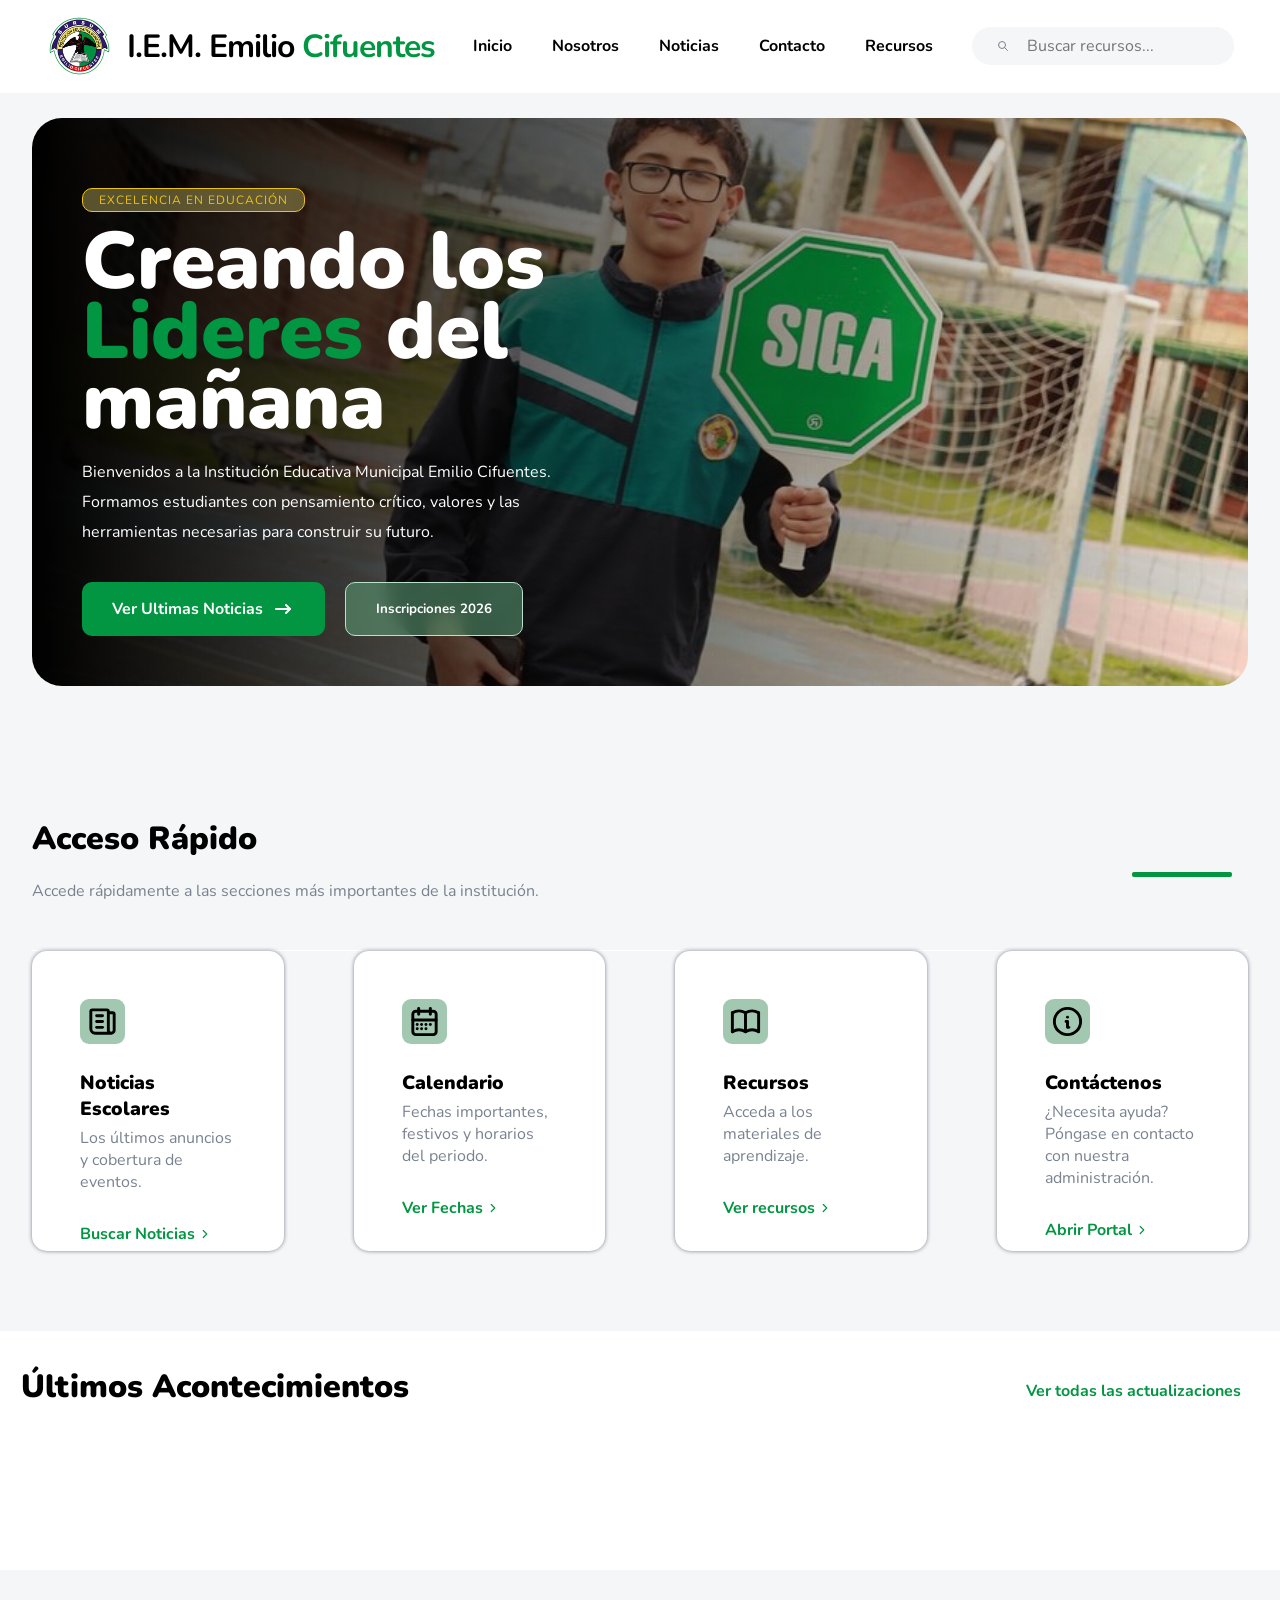
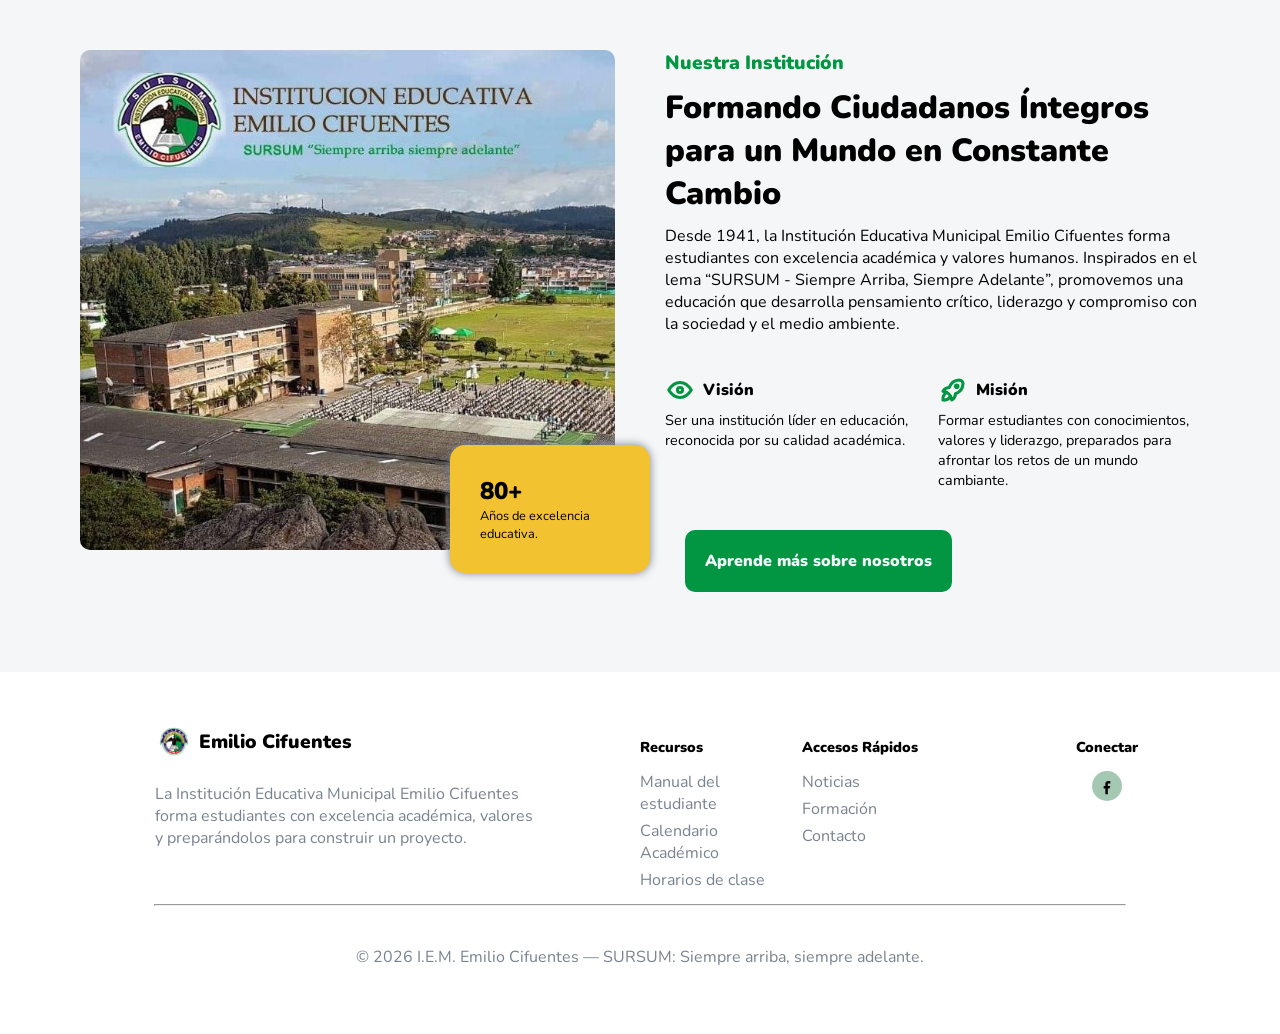
==== index.html @ f68b0720 "refactor(html): actualizar enlaces a la nueva ubicacion del 404" ====
<!doctype html>
<html lang="es">
  <head>
    <meta charset="UTF-8" />
    <meta name="viewport" content="width=device-width, initial-scale=1.0" />

    <!-- * — Metadatos SEO -->
    <meta
      name="description"
      content="Sitio web oficial de la Institución Educativa Municipal Emilio Cifuentes. Encuentra información académica, noticias, documentos y más."
    />

    <!-- * — Open Graph para compartir enlaces -->
    <meta property="og:title" content="IEM Emilio Cifuentes" />
    <meta
      property="og:description"
      content="Conoce los servicios de la Institución Educativa Municipal Emilio Cifuentes de Facatativá. Un espacio digital moderno para toda la comunidad educativa."
    />
    <meta
      property="og:image"
      content="https://g4lvan.github.io/demo_page_colegio.github.io/assets/images/Home-e1676317083249.jpeg"
    />
    <meta
      property="og:url"
      content="https://g4lvan.github.io/demo_page_colegio.github.io/"
    />
    <meta property="og:type" content="website" />
    <meta property="og:locale" content="es_CO" />
    <link
      rel="canonical"
      href="https://g4lvan.github.io/demo_page_colegio.github.io/"
    />
    <meta property="og:image:width" content="1200" />
    <meta property="og:image:height" content="630" />
    <meta property="og:site_name" content="IEM Emilio Cifuentes" />

    <!-- * — Twitter/X Card -->
    <meta name="twitter:card" content="summary_large_image" />
    <meta name="twitter:title" content="IEM Emilio Cifuentes" />
    <meta
      name="twitter:description"
      content="Sitio web oficial de la Institución Educativa Municipal Emilio Cifuentes. Encuentra información académica, noticias, documentos y más."
    />
    <meta
      name="twitter:image"
      content="https://g4lvan.github.io/demo_page_colegio.github.io/assets/images/Home-e1676317083249.jpeg"
    />
    <meta
      property="og:image:alt"
      content="Institución Educativa Municipal Emilio Cifuentes - Facatativá"
    />
    <meta
      name="twitter:image:alt"
      content="Institución Educativa Municipal Emilio Cifuentes - Facatativá"
    />
    <meta name="twitter:creator" content="@g4lvan_" />

    <!-- ? preconnect declarado antes del stylesheet de Google Fonts.
         Reduce el handshake con el servidor de fuentes antes de descargar el CSS. -->
    <link rel="preconnect" href="https://fonts.googleapis.com" />
    <link rel="preconnect" href="https://fonts.gstatic.com" crossorigin />
    <link
      href="https://fonts.googleapis.com/css2?family=Nunito:ital,wght@0,200..1000;1,200..1000&display=swap"
      rel="stylesheet"
    />
    <!-- * — Configuración visual base -->
    <title>Institución Educativa Municipal Emilio Cifuentes</title>
    <link rel="stylesheet" href="css/styles.css" />
    <link
      rel="shortcut icon"
      href="assets/logos/EMILIO.png"
      type="image/x-icon"
    />
  </head>
  <body>
    <!-- * ============================================================
  HEADER
  Barra superior compartida: logo + navegación principal + buscador visual.
  ============================================================ -->
    <header>
      <div class="izquierda">
        <img src="assets/logos/EMILIO.png" alt="emilio_logo" class="logo" />
        <h1>I.E.M. Emilio <span class="titulo">Cifuentes</span></h1>
      </div>
      <nav>
        <ul class="links_navegacion">
          <li><a href="#">Inicio</a></li>
          <li><a href="pages/nosotros.html">Nosotros</a></li>
          <li><a href="pages/noticias.html">Noticias</a></li>
          <li><a href="pages/contacto.html">Contacto</a></li>
          <li><a href="pages/recursos.html">Recursos</a></li>
        </ul>
      </nav>
      <form class="busqueda">
        <svg
          xmlns="http://www.w3.org/2000/svg"
          viewBox="0 0 24 24"
          width="12"
          height="12"
          fill="none"
          stroke="currentColor"
          stroke-width="2"
          stroke-linecap="round"
          stroke-linejoin="round"
          class="icon-search"
        >
          <path stroke="none" d="M0 0h24v24H0z" fill="none"></path>
          <path d="M3 10a7 7 0 1 0 14 0a7 7 0 1 0 -14 0"></path>
          <path d="M21 21l-6 -6"></path>
        </svg>
        <input type="search" placeholder="Buscar recursos..." class="buscar" />
      </form>
      <button class="menu_hb">
        <svg
          xmlns="http://www.w3.org/2000/svg"
          viewBox="0 0 24 24"
          fill="currentColor"
          class="menu_hb"
        >
          <path d="M21 6a1 1 0 0 1 -1 1h-16a1 1 0 1 1 0 -2h16a1 1 0 0 1 1 1" />
          <path d="M21 12a1 1 0 0 1 -1 1h-16a1 1 0 0 1 0 -2h16a1 1 0 0 1 1 1" />
          <path d="M21 18a1 1 0 0 1 -1 1h-16a1 1 0 0 1 0 -2h16a1 1 0 0 1 1 1" />
        </svg>
      </button>
    </header>

    <!-- ' NAVEGACION MOBILE
         .overlay oscurece la pagina y .panel_lateral contiene el menu fuera de canvas.
         Ambos bloques dependen de js/nav.js para abrir y cerrar el panel. -->
    <div class="overlay"></div>
    <nav class="panel_lateral">
      <div class="izquierda">
        <img src="assets/logos/EMILIO.png" alt="emilio_logo" class="logo" />
        <h1>I.E.M. Emilio Cifuentes</h1>
        <button class="close_nav">
          <svg
            xmlns="http://www.w3.org/2000/svg"
            viewBox="0 0 24 24"
            fill="none"
            stroke="currentColor"
            stroke-width="2"
            stroke-linecap="round"
            stroke-linejoin="round"
            class="icon_nav"
          >
            <path d="M18 6l-12 12" />
            <path d="M6 6l12 12" />
          </svg>
        </button>
      </div>
      <ul class="links_navegacion">
        <li>
          <svg
            xmlns="http://www.w3.org/2000/svg"
            viewBox="0 0 24 24"
            fill="none"
            stroke="currentColor"
            stroke-width="2"
            stroke-linecap="round"
            stroke-linejoin="round"
            class="icon_nav"
          >
            <path
              d="M19 8.71l-5.333 -4.148a2.666 2.666 0 0 0 -3.274 0l-5.334 4.148a2.665 2.665 0 0 0 -1.029 2.105v7.2a2 2 0 0 0 2 2h12a2 2 0 0 0 2 -2v-7.2c0 -.823 -.38 -1.6 -1.03 -2.105"
            />
            <path d="M16 15c-2.21 1.333 -5.792 1.333 -8 0" />
          </svg>
          <a href="#">Inicio</a>
        </li>
        <li>
          <svg
            xmlns="http://www.w3.org/2000/svg"
            viewBox="0 0 24 24"
            fill="none"
            stroke="currentColor"
            stroke-width="2"
            stroke-linecap="round"
            stroke-linejoin="round"
            class="icon_nav"
          >
            <path d="M3 12a9 9 0 1 0 18 0a9 9 0 0 0 -18 0" />
            <path d="M12 9h.01" />
            <path d="M11 12h1v4h1" />
          </svg>
          <a href="pages/nosotros.html">Nosotros</a>
        </li>
        <li>
          <svg
            xmlns="http://www.w3.org/2000/svg"
            viewBox="0 0 24 24"
            fill="none"
            stroke="currentColor"
            stroke-width="2"
            stroke-linecap="round"
            stroke-linejoin="round"
            class="icon_nav"
          >
            <path
              d="M16 6h3a1 1 0 0 1 1 1v11a2 2 0 0 1 -4 0v-13a1 1 0 0 0 -1 -1h-10a1 1 0 0 0 -1 1v12a3 3 0 0 0 3 3h11"
            />
            <path d="M8 8h4" />
            <path d="M8 12h4" />
            <path d="M8 16h4" />
          </svg>
          <a href="pages/noticias.html">Noticias</a>
        </li>
        <li>
          <svg
            xmlns="http://www.w3.org/2000/svg"
            viewBox="0 0 24 24"
            fill="none"
            stroke="currentColor"
            stroke-width="2"
            stroke-linecap="round"
            stroke-linejoin="round"
            class="icon_nav"
          >
            <path
              d="M3 7a2 2 0 0 1 2 -2h14a2 2 0 0 1 2 2v10a2 2 0 0 1 -2 2h-14a2 2 0 0 1 -2 -2z"
            />
            <path d="M3 7l9 6l9 -6" />
          </svg>
          <a href="pages/contacto.html">Contacto</a>
        </li>
        <li>
          <svg
            xmlns="http://www.w3.org/2000/svg"
            viewBox="0 0 24 24"
            fill="none"
            stroke="currentColor"
            stroke-width="2"
            stroke-linecap="round"
            stroke-linejoin="round"
            class="icon_nav"
          >
            <path
              d="M3 6a2 2 0 0 1 2 -2h14a2 2 0 0 1 2 2v12a2 2 0 0 1 -2 2h-14a2 2 0 0 1 -2 -2z"
            />
            <path d="M7 8h10" />
            <path d="M7 12h10" />
            <path d="M7 16h10" />
          </svg>
          <a href="pages/recursos.html">Recursos</a>
        </li>
      </ul>
      <form class="busqueda">
        <svg
          xmlns="http://www.w3.org/2000/svg"
          viewBox="0 0 24 24"
          width="12"
          height="12"
          fill="none"
          stroke="currentColor"
          stroke-width="2"
          stroke-linecap="round"
          stroke-linejoin="round"
          class="icon-search"
        >
          <path stroke="none" d="M0 0h24v24H0z" fill="none"></path>
          <path d="M3 10a7 7 0 1 0 14 0a7 7 0 1 0 -14 0"></path>
          <path d="M21 21l-6 -6"></path>
        </svg>
        <input type="search" placeholder="Buscar recursos..." class="buscar" />
      </form>
    </nav>
    <!-- * ============================================================
  MAIN / INICIO
  Hero institucional, llamadas principales y accesos rápidos para comunidad educativa.
  ============================================================ -->
    <main>
      <section class="inicio">
        <article class="card_inicio">
          <div class="calificacion">EXCELENCIA EN EDUCACIÓN</div>
          <h2>
            Creando los <span class="bienvenida">Lideres</span> del mañana
          </h2>
          <p class="descripcion">
            Bienvenidos a la Institución Educativa Municipal Emilio Cifuentes.
            Formamos estudiantes con pensamiento crítico, valores y las
            herramientas necesarias para construir su futuro.
          </p>
          <div class="botones">
            <a class="boton-primario" href="pages/noticias.html">
              Ver Ultimas Noticias
              <svg
                xmlns="http://www.w3.org/2000/svg"
                width="24"
                height="24"
                viewBox="0 0 24 24"
                fill="none"
                stroke="currentColor"
                stroke-width="2"
                stroke-linecap="round"
                stroke-linejoin="round"
                class="icon icon-tabler icons-tabler-outline icon-tabler-arrow-narrow-right"
              >
                <path stroke="none" d="M0 0h24v24H0z" fill="none" />
                <path d="M5 12l14 0" />
                <path d="M15 16l4 -4" />
                <path d="M15 8l4 4" />
              </svg>
            </a>
            <button class="boton-secundario">Inscripciones 2026</button>
          </div>
        </article>
        <!-- * — Acceso rápido -->
        <section class="acceso_rapido">
          <header class="texto_acc_rapido">
            <div class="titulo_acc_rapido">
              <h2>Acceso Rápido</h2>
              <p>
                Accede rápidamente a las secciones más importantes de la
                institución.
              </p>
            </div>
            <span class="linea-final"></span>
          </header>

          <div class="accesos">
            <!-- ' CARD DE ACCESO RÁPIDO
               Estructura: .card_rapido > icono SVG + h3 + p + enlace con chevron.
               Solo documentar esta primera instancia — las demás repiten el patrón. -->
            <article class="card_rapido">
              <svg
                xmlns="http://www.w3.org/2000/svg"
                viewBox="0 0 24 24"
                fill="none"
                stroke="currentColor"
                stroke-width="2"
                stroke-linecap="round"
                stroke-linejoin="round"
                class="icon_acc_rapido"
              >
                <path
                  d="M16 6h3a1 1 0 0 1 1 1v11a2 2 0 0 1 -4 0v-13a1 1 0 0 0 -1 -1h-10a1 1 0 0 0 -1 1v12a3 3 0 0 0 3 3h11"
                />
                <path d="M8 8h4" />
                <path d="M8 12h4" />
                <path d="M8 16h4" />
              </svg>

              <h3>Noticias Escolares</h3>
              <p>Los últimos anuncios y cobertura de eventos.</p>

              <a href="pages/noticias.html">
                Buscar Noticias
                <svg
                  xmlns="http://www.w3.org/2000/svg"
                  viewBox="0 0 24 24"
                  fill="currentColor"
                  class="chev_acc_rapido"
                >
                  <path
                    d="M9.707 5.293l6 6a1 1 0 0 1 0 1.414l-6 6a1 1 0 1 1 -1.414 -1.414l5.293 -5.293l-5.293 -5.293a1 1 0 0 1 1.414 -1.414"
                  />
                </svg>
              </a>
            </article>
            <article class="card_rapido">
              <svg
                xmlns="http://www.w3.org/2000/svg"
                viewBox="0 0 24 24"
                fill="none"
                stroke="currentColor"
                stroke-width="2"
                stroke-linecap="round"
                stroke-linejoin="round"
                class="icon_acc_rapido"
              >
                <path
                  d="M4 7a2 2 0 0 1 2 -2h12a2 2 0 0 1 2 2v12a2 2 0 0 1 -2 2h-12a2 2 0 0 1 -2 -2v-12"
                />
                <path d="M16 3v4" />
                <path d="M8 3v4" />
                <path d="M4 11h16" />
                <path d="M7 14h.01" />
                <path d="M10 14h.01" />
                <path d="M13 14h.01" />
                <path d="M16 14h.01" />
                <path d="M7 17h.01" />
                <path d="M10 17h.01" />
                <path d="M13 17h.01" />
              </svg>

              <h3>Calendario</h3>
              <p>Fechas importantes, festivos y horarios del periodo.</p>

              <!-- ! href con 404 — calendario académico pendiente.
                   Reemplazar con la ruta real cuando exista la página. -->
              <a href="404.html">
                Ver Fechas
                <svg
                  xmlns="http://www.w3.org/2000/svg"
                  viewBox="0 0 24 24"
                  fill="currentColor"
                  class="chev_acc_rapido"
                >
                  <path
                    d="M9.707 5.293l6 6a1 1 0 0 1 0 1.414l-6 6a1 1 0 1 1 -1.414 -1.414l5.293 -5.293l-5.293 -5.293a1 1 0 0 1 1.414 -1.414"
                  />
                </svg>
              </a>
            </article>
            <article class="card_rapido">
              <svg
                xmlns="http://www.w3.org/2000/svg"
                viewBox="0 0 24 24"
                fill="none"
                stroke="currentColor"
                stroke-width="2"
                stroke-linecap="round"
                stroke-linejoin="round"
                class="icon_acc_rapido"
              >
                <path d="M3 19a9 9 0 0 1 9 0a9 9 0 0 1 9 0" />
                <path d="M3 6a9 9 0 0 1 9 0a9 9 0 0 1 9 0" />
                <path d="M3 6v13" />
                <path d="M12 6v13" />
                <path d="M21 6v13" />
              </svg>

              <h3>Recursos</h3>
              <p>Acceda a los materiales de aprendizaje.</p>
              <a href="pages/recursos.html">
                Ver recursos
                <svg
                  xmlns="http://www.w3.org/2000/svg"
                  viewBox="0 0 24 24"
                  fill="currentColor"
                  class="chev_acc_rapido"
                >
                  <path
                    d="M9.707 5.293l6 6a1 1 0 0 1 0 1.414l-6 6a1 1 0 1 1 -1.414 -1.414l5.293 -5.293l-5.293 -5.293a1 1 0 0 1 1.414 -1.414"
                  />
                </svg>
              </a>
            </article>
            <article class="card_rapido">
              <svg
                xmlns="http://www.w3.org/2000/svg"
                viewBox="0 0 24 24"
                fill="none"
                stroke="currentColor"
                stroke-width="2"
                stroke-linecap="round"
                stroke-linejoin="round"
                class="icon_acc_rapido"
              >
                <path d="M3 12a9 9 0 1 0 18 0a9 9 0 0 0 -18 0" />
                <path d="M12 9h.01" />
                <path d="M11 12h1v4h1" />
              </svg>

              <h3>Contáctenos</h3>
              <p>
                ¿Necesita ayuda? Póngase en contacto con nuestra administración.
              </p>
              <a href="pages/contacto.html">
                Abrir Portal
                <svg
                  xmlns="http://www.w3.org/2000/svg"
                  viewBox="0 0 24 24"
                  fill="currentColor"
                  class="chev_acc_rapido"
                >
                  <path
                    d="M9.707 5.293l6 6a1 1 0 0 1 0 1.414l-6 6a1 1 0 1 1 -1.414 -1.414l5.293 -5.293l-5.293 -5.293a1 1 0 0 1 1.414 -1.414"
                  />
                </svg>
              </a>
            </article>
          </div>
        </section>
      </section>
      <!-- * ============================================================
  NOTICIAS RECIENTES
  Tres noticias destacadas hardcodeadas; el patrón anticipa una fuente dinámica futura.
  ============================================================ -->
      <section class="noticias">
        <header class="textos_noti">
          <h2>Últimos Acontecimientos</h2>
          <a href="pages/noticias.html" class="noticias_inicio"
            >Ver todas las actualizaciones</a
          >
        </header>

        <div class="ult_noticias">
          <!-- ' CARD DE NOTICIA
             Estructura: .card_noticias > .card_img (badge + img) > .card_content.
             Badge posicionado sobre la imagen; solo documentar esta primera instancia. -->
          <!--<article class="card_noticias">
            <div class="card_img">
              <span class="type_noti">Logro Emilista</span>
              <img
                src="assets/images/pizarra_web.jpg"
                alt="Estudiante en actividad matemática"
              />
            </div>

            <div class="card_content">
              <div class="info">
                <svg
                  xmlns="http://www.w3.org/2000/svg"
                  viewBox="0 0 24 24"
                  fill="currentColor"
                  class="time_noti_icon"
                >
                  <path
                    d="M16 2a1 1 0 0 1 .993 .883l.007 .117v1h1a3 3 0 0 1 2.995 2.824l.005 .176v12a3 3 0 0 1 -2.824 2.995l-.176 .005h-12a3 3 0 0 1 -2.995 -2.824l-.005 -.176v-12a3 3 0 0 1 2.824 -2.995l.176 -.005h1v-1a1 1 0 0 1 1.993 -.117l.007 .117v1h6v-1a1 1 0 0 1 1 -1m3 8h-14v8.625c0 .705 .386 1.286 .883 1.366l.117 .009h12c.513 0 .936 -.53 .993 -1.215l.007 -.16zm-9 4a1 1 0 0 1 1 1v2a1 1 0 0 1 -1 1h-2a1 1 0 0 1 -1 -1v-2a1 1 0 0 1 1 -1z"
                  />
                </svg>
                <time datetime="2026-03-05">05 de marzo, 2026</time>
              </div>

              <h3>¡Estudiante va a las Olimpiadas Matemáticas!</h3>

              <p>
                El estudiante Gabriel Gualteros Torres, del grado 605, fue
                seleccionado para representar a Colombia en la Olimpiada
                Matemática de los Andes 2026, un importante evento académico
                internacional que reunirá a jóvenes talentos de diferentes
                países.
              </p>
              <button class="btn_noti" data-modal="modal-olimpiadas">
                Leer Articulo
              </button>
            </div>
          </article>
          <article class="card_noticias">
            <div class="card_img">
              <span class="type_noti">Evento Institucional</span>
              <img
                src="assets/images/590406859_1405269001601102_3354321450507024463_n.jpg"
                alt="Graduación promoción 2025"
              />
            </div>

            <div class="card_content">
              <div class="info">
                <svg
                  xmlns="http://www.w3.org/2000/svg"
                  viewBox="0 0 24 24"
                  fill="currentColor"
                  class="time_noti_icon"
                >
                  <path
                    d="M16 2a1 1 0 0 1 .993 .883l.007 .117v1h1a3 3 0 0 1 2.995 2.824l.005 .176v12a3 3 0 0 1 -2.824 2.995l-.176 .005h-12a3 3 0 0 1 -2.995 -2.824l-.005 -.176v-12a3 3 0 0 1 2.824 -2.995l.176 -.005h1v-1a1 1 0 0 1 1.993 -.117l.007 .117v1h6v-1a1 1 0 0 1 1 -1m3 8h-14v8.625c0 .705 .386 1.286 .883 1.366l.117 .009h12c.513 0 .936 -.53 .993 -1.215l.007 -.16zm-9 4a1 1 0 0 1 1 1v2a1 1 0 0 1 -1 1h-2a1 1 0 0 1 -1 -1v-2a1 1 0 0 1 1 -1z"
                  />
                </svg>
                <time datetime="2025-11-27">26 de noviembre, 2025</time>
              </div>

              <h3>¡Celebramos la graduación de grado 11!</h3>

              <p>
                La institución celebró con orgullo la ceremonia de graduación de
                los estudiantes de grado 11, un momento lleno de emociones que
                marca el cierre de una etapa y el inicio de nuevos caminos para
                nuestros bachilleres.
              </p>
              <button class="btn_noti" data-modal="modal-graduacion">
                Leer Artículo
              </button>
            </div>
          </article>

          <article class="card_noticias">
            <div class="card_img">
              <span class="type_noti">Comunidad Emilista</span>
              <img
                src="assets/images/590553817_1405267334934602_5608521336583137333_n.jpg"
                alt="Reencuentro promoción 1965"
              />
            </div>

            <div class="card_content">
              <div class="info">
                <svg
                  xmlns="http://www.w3.org/2000/svg"
                  viewBox="0 0 24 24"
                  fill="currentColor"
                  class="time_noti_icon"
                >
                  <path
                    d="M16 2a1 1 0 0 1 .993 .883l.007 .117v1h1a3 3 0 0 1 2.995 2.824l.005 .176v12a3 3 0 0 1 -2.824 2.995l-.176 .005h-12a3 3 0 0 1 -2.995 -2.824l-.005 -.176v-12a3 3 0 0 1 2.824 -2.995l.176 -.005h1v-1a1 1 0 0 1 1.993 -.117l.007 .117v1h6v-1a1 1 0 0 1 1 -1m3 8h-14v8.625c0 .705 .386 1.286 .883 1.366l.117 .009h12c.513 0 .936 -.53 .993 -1.215l.007 -.16zm-9 4a1 1 0 0 1 1 1v2a1 1 0 0 1 -1 1h-2a1 1 0 0 1 -1 -1v-2a1 1 0 0 1 1 -1z"
                  />
                </svg>
                <time datetime="2025-11-27">25 de noviembre, 2025</time>
              </div>

              <h3>Reencuentro de la promoción 1965</h3>

              <p>
                Los exalumnos de la promoción 1965 regresaron a su institución
                para compartir un emotivo reencuentro, recordar sus años de
                estudio y fortalecer los lazos que los unen con la historia del
                colegio.
              </p>
              <button class="btn_noti" data-modal="modal-reencuentro">
                Leer Artículo
              </button>
            </div> 
            </article> -->
        </div>
      </section>

      <!-- * ============================================================
  RESUMEN INSTITUCIONAL
  Bloque de confianza: imagen, antigüedad, misión/visión y acceso a la historia completa.
  ============================================================ -->
      <section class="info_col_basic">
        <div class="info_col_img">
          <img
            src="assets/images/Home-e1676317083249.jpeg"
            alt="Imagen representativa de la institución"
            class="img_info_col"
          />
          <p class="años_exp_info_basic">
            <span class="resaltado_info_basic">80+</span><br />
            Años de excelencia educativa.
          </p>
        </div>

        <div class="info_col_content">
          <header class="head_info_col">
            <span>Nuestra Institución</span>
            <h2>
              Formando Ciudadanos Íntegros para un Mundo en Constante Cambio
            </h2>
          </header>
          <p class="info_col_basic_ptext">
            Desde 1941, la Institución Educativa Municipal Emilio Cifuentes
            forma estudiantes con excelencia académica y valores humanos.
            Inspirados en el lema “SURSUM - Siempre Arriba, Siempre Adelante”,
            promovemos una educación que desarrolla pensamiento crítico,
            liderazgo y compromiso con la sociedad y el medio ambiente.
          </p>
          <div class="mis_vis_basic">
            <article>
              <h3>
                <svg
                  xmlns="http://www.w3.org/2000/svg"
                  viewBox="0 0 24 24"
                  fill="none"
                  stroke="currentColor"
                  stroke-width="2.5"
                  stroke-linecap="round"
                  stroke-linejoin="round"
                  class="vis_icon"
                >
                  <path d="M10 12a2 2 0 1 0 4 0a2 2 0 0 0 -4 0" />
                  <path
                    d="M21 12c-2.4 4 -5.4 6 -9 6c-3.6 0 -6.6 -2 -9 -6c2.4 -4 5.4 -6 9 -6c3.6 0 6.6 2 9 6"
                  />
                </svg>
                Visión
              </h3>

              <p class="text_mis_vis">
                Ser una institución líder en educación, reconocida por su
                calidad académica.
              </p>
            </article>
            <article>
              <h3>
                <svg
                  xmlns="http://www.w3.org/2000/svg"
                  viewBox="0 0 24 24"
                  fill="none"
                  stroke="currentColor"
                  stroke-width="2.5"
                  stroke-linecap="round"
                  stroke-linejoin="round"
                  class="vis_icon"
                >
                  <path
                    d="M4 13a8 8 0 0 1 7 7a6 6 0 0 0 3 -5a9 9 0 0 0 6 -8a3 3 0 0 0 -3 -3a9 9 0 0 0 -8 6a6 6 0 0 0 -5 3"
                  />
                  <path d="M7 14a6 6 0 0 0 -3 6a6 6 0 0 0 6 -3" />
                  <path d="M14 9a1 1 0 1 0 2 0a1 1 0 1 0 -2 0" />
                </svg>
                Misión
              </h3>

              <p class="text_mis_vis">
                Formar estudiantes con conocimientos, valores y liderazgo,
                preparados para afrontar los retos de un mundo cambiante.
              </p>
            </article>
          </div>
          <a href="pages/nosotros.html" class="boton_info_col_basic"
            >Aprende más sobre nosotros</a
          >
        </div>
      </section>
    </main>

    <!-- * ============================================================
  FOOTER
  Cierre común del sitio con identidad institucional, accesos internos y redes sociales.
  ============================================================ -->
    <footer>
      <div class="principal_footer">
        <div class="info_footer">
          <header class="img_footer">
            <img
              src="assets/logos/EMILIO.png"
              alt="Logo de la institución"
              class="logo_footer"
            />
            <h2>Emilio Cifuentes</h2>
          </header>
          <p>
            La Institución Educativa Municipal Emilio Cifuentes forma
            estudiantes con excelencia académica, valores y preparándolos para
            construir un proyecto.
          </p>
        </div>
        <nav class="botones_footer">
          <div class="recursos_footer">
            <h3>Recursos</h3>
            <ul>
              <li>
                <a href="assets/downloads/Circular-interna-01.pdf" download
                  >Manual del estudiante</a
                >
              </li>
              <li><a href="404.html">Calendario Académico</a></li>
              <li><a href="404.html">Horarios de clase</a></li>
            </ul>
          </div>
          <div class="rapidos_footer">
            <h3>Accesos Rápidos</h3>
            <ul>
              <li><a href="pages/noticias.html">Noticias</a></li>
              <li><a href="pages/recursos.html">Formación</a></li>
              <li><a href="pages/contacto.html">Contacto</a></li>
            </ul>
          </div>
        </nav>
        <div class="redes_footer">
          <h3>Conectar</h3>
          <a
            href="https://www.facebook.com/profile.php?id=100063540460666"
            target="_blank"
            class="boton_red_footer"
            aria-label="facebook"
            ><svg
              xmlns="http://www.w3.org/2000/svg"
              viewBox="0 0 24 24"
              class="red_icon_footer"
              fill="currentColor"
            >
              <path
                d="M13.5 9H16V6h-2.5C11.57 6 10 7.57 10 9.5V12H8v3h2v7h3v-7h2.11L16 12h-3V9.5c0-.28.22-.5.5-.5z"
              /></svg
          ></a>
        </div>
      </div>
      <div class="line_footer">
        <hr />
        <p>
          © 2026 I.E.M. Emilio Cifuentes — SURSUM: Siempre arriba, siempre
          adelante.
        </p>
      </div>
    </footer>
    <!-- * — Modal de noticia destacada -->

    <div class="overlay_noti"></div>
    <div class="noticia_completa" id="modal-olimpiadas">
      <header>
        <button class="close_noti_btn">
          <svg
            xmlns="http://www.w3.org/2000/svg"
            viewBox="0 0 24 24"
            fill="none"
            stroke="currentColor"
            stroke-width="2"
            stroke-linecap="round"
            stroke-linejoin="round"
            class="close_noti"
          >
            <path d="M18 6l-12 12" />
            <path d="M6 6l12 12" />
          </svg>
        </button>

        <span class="type_noti_complete">Logro Emilista</span>
        <h2>
          ¡Estudiante representará a Colombia en Olimpiada Matemática de los
          Andes 2026!
        </h2>
      </header>
      <div class="main_modal">
        <div class="info_second">
          <section class="time_noti_complete">
            <svg
              xmlns="http://www.w3.org/2000/svg"
              viewBox="0 0 24 24"
              fill="none"
              stroke="currentColor"
              stroke-width="2"
              stroke-linecap="round"
              stroke-linejoin="round"
              class="noti_icon_complete"
            >
              <path
                d="M4 7a2 2 0 0 1 2 -2h12a2 2 0 0 1 2 2v12a2 2 0 0 1 -2 2h-12a2 2 0 0 1 -2 -2z"
              />
              <path d="M16 3v4" />
              <path d="M8 3v4" />
              <path d="M4 11h16" />
              <path d="M8 15h2v2h-2z" />
            </svg>
            <time datetime="2026-03-05">05 de marzo, 2026</time>
          </section>
          <section class="autor_noti_complete">
            <svg
              xmlns="http://www.w3.org/2000/svg"
              viewBox="0 0 24 24"
              fill="none"
              stroke="currentColor"
              stroke-width="2"
              stroke-linecap="round"
              stroke-linejoin="round"
              class="user_icon_complete"
            >
              <path d="M8 7a4 4 0 1 0 8 0a4 4 0 0 0 -8 0" />
              <path d="M6 21v-2a4 4 0 0 1 4 -4h4a4 4 0 0 1 4 4v2" />
            </svg>
            <p>Equipo de Comunicaciones I.E.M. Emilio Cifuentes</p>
          </section>
        </div>
        <div class="contenido_noti_completo">
          <p>
            La comunidad educativa de la Institución Educativa Municipal Emilio
            Cifuentes celebra con orgullo el destacado logro alcanzado por el
            estudiante Gabriel Gualteros Torres, del grado 605, quien fue
            seleccionado para representar a Colombia en la Olimpiada Matemática
            de los Andes 2026, uno de los encuentros académicos más importantes
            de la región.
          </p>
          <p>
            Esta oportunidad llega como resultado de su excelente desempeño en
            diferentes procesos de formación y competencias matemáticas, donde
            ha demostrado disciplina, dedicación y un notable talento para la
            resolución de problemas. Su selección representa no solo un
            reconocimiento a su esfuerzo personal, sino también al trabajo
            conjunto de su familia, docentes y comunidad educativa.
          </p>
          <blockquote>
            "Este logro refleja el talento, la dedicación y el compromiso que
            caracterizan a nuestros estudiantes Emilistas."
            <span class="autor_cita">- Rectoría, I.E.M. Emilio Cifuentes</span>
          </blockquote>
          <p>
            La Olimpiada Matemática de los Andes reunirá a estudiantes de
            diversos países latinoamericanos en un espacio diseñado para
            fomentar el pensamiento lógico, el intercambio académico y el
            desarrollo de habilidades científicas. Durante el evento, los
            participantes enfrentarán distintos retos y pruebas que pondrán a
            prueba sus conocimientos y capacidades analíticas.
          </p>
          <p>
            Desde la institución felicitamos a Gabriel por este importante logro
            que enaltece el nombre del colegio y motiva a nuestros estudiantes a
            seguir fortaleciendo su pasión por el aprendizaje. Su participación
            es un ejemplo de que la constancia, el compromiso y el amor por el
            conocimiento pueden abrir puertas a grandes oportunidades.
          </p>
          <p>
            Le deseamos muchos éxitos en esta experiencia internacional y
            confiamos en que representará con orgullo a nuestra institución y a
            nuestro país.
          </p>
        </div>
      </div>
    </div>

    <!-- * — Fin modal de noticia destacada -->

    <!-- * — Modal de noticia destacada -->

    <div class="noticia_completa" id="modal-graduacion">
      <header>
        <button class="close_noti_btn">
          <svg
            xmlns="http://www.w3.org/2000/svg"
            viewBox="0 0 24 24"
            fill="none"
            stroke="currentColor"
            stroke-width="2"
            stroke-linecap="round"
            stroke-linejoin="round"
            class="close_noti"
          >
            <path d="M18 6l-12 12" />
            <path d="M6 6l12 12" />
          </svg>
        </button>

        <span class="type_noti_complete">Evento Institucional</span>
        <h2>¡Celebramos la graduación de grado 11!</h2>
      </header>
      <div class="main_modal">
        <div class="info_second">
          <section class="time_noti_complete">
            <svg
              xmlns="http://www.w3.org/2000/svg"
              viewBox="0 0 24 24"
              fill="none"
              stroke="currentColor"
              stroke-width="2"
              stroke-linecap="round"
              stroke-linejoin="round"
              class="noti_icon_complete"
            >
              <path
                d="M4 7a2 2 0 0 1 2 -2h12a2 2 0 0 1 2 2v12a2 2 0 0 1 -2 2h-12a2 2 0 0 1 -2 -2z"
              />
              <path d="M16 3v4" />
              <path d="M8 3v4" />
              <path d="M4 11h16" />
              <path d="M8 15h2v2h-2z" />
            </svg>
            <time datetime="2025-11-27">26 de noviembre, 2025</time>
          </section>
          <section class="autor_noti_complete">
            <svg
              xmlns="http://www.w3.org/2000/svg"
              viewBox="0 0 24 24"
              fill="none"
              stroke="currentColor"
              stroke-width="2"
              stroke-linecap="round"
              stroke-linejoin="round"
              class="user_icon_complete"
            >
              <path d="M8 7a4 4 0 1 0 8 0a4 4 0 0 0 -8 0" />
              <path d="M6 21v-2a4 4 0 0 1 4 -4h4a4 4 0 0 1 4 4v2" />
            </svg>
            <p>Equipo de Comunicaciones I.E.M. Emilio Cifuentes</p>
          </section>
        </div>
        <div class="contenido_noti_completo">
          <p>
            Con alegría y orgullo, la Institución Educativa Municipal Emilio
            Cifuentes llevó a cabo la ceremonia de graduación de los estudiantes
            de grado 11, un evento que marcó el cierre de una importante etapa
            académica y el inicio de nuevos proyectos para nuestros bachilleres.
          </p>
          <p>
            La jornada reunió a estudiantes, familias, docentes y directivos en
            un espacio lleno de emociones, recuerdos y reconocimientos. Durante
            la ceremonia se destacó el esfuerzo, la dedicación y la
            perseverancia de los graduandos, quienes culminaron exitosamente su
            formación escolar después de años de aprendizaje y crecimiento
            personal.
          </p>
          <p>
            A lo largo del evento, se compartieron mensajes de agradecimiento y
            reflexión que recordaron la importancia de los valores, la
            disciplina y el compromiso en la construcción de un futuro lleno de
            oportunidades. Asimismo, se realizaron reconocimientos a estudiantes
            destacados por su desempeño académico, liderazgo y participación en
            actividades institucionales.
          </p>
          <blockquote>
            "Hoy celebramos no solo la culminación de una etapa académica, sino
            también el inicio de nuevos caminos llenos de oportunidades para
            nuestros estudiantes."
            <span class="autor_cita"
              >- Equipo Directivo, I.E.M. Emilio Cifuentes</span
            >
          </blockquote>
          <p>
            Los nuevos bachilleres recibieron su diploma acompañados por los
            aplausos de sus seres queridos y de toda la comunidad educativa, que
            celebró este importante logro con entusiasmo y esperanza. El acto
            estuvo acompañado de momentos simbólicos y emotivos que quedarán en
            la memoria de quienes hicieron parte de esta promoción.
          </p>
          <p>
            Desde la Institución Educativa Municipal Emilio Cifuentes
            felicitamos a cada uno de nuestros graduados y les deseamos éxitos
            en los caminos que decidan emprender. Estamos seguros de que
            llevarán con orgullo los valores y enseñanzas que hicieron parte de
            su formación como estudiantes Emilistas.
          </p>
          <p>¡Felicitaciones promoción 2025!</p>
        </div>
      </div>
    </div>

    <!-- * — Fin modal de noticia destacada -->

    <!-- * — Modal de noticia destacada -->

    <div class="noticia_completa" id="modal-reencuentro">
      <header>
        <button class="close_noti_btn">
          <svg
            xmlns="http://www.w3.org/2000/svg"
            viewBox="0 0 24 24"
            fill="none"
            stroke="currentColor"
            stroke-width="2"
            stroke-linecap="round"
            stroke-linejoin="round"
            class="close_noti"
          >
            <path d="M18 6l-12 12" />
            <path d="M6 6l12 12" />
          </svg>
        </button>

        <span class="type_noti_complete">Comunidad Emilista</span>
        <h2>¡Reencuentro de la promoción 1965!</h2>
      </header>
      <div class="main_modal">
        <div class="info_second">
          <section class="time_noti_complete">
            <svg
              xmlns="http://www.w3.org/2000/svg"
              viewBox="0 0 24 24"
              fill="none"
              stroke="currentColor"
              stroke-width="2"
              stroke-linecap="round"
              stroke-linejoin="round"
              class="noti_icon_complete"
            >
              <path
                d="M4 7a2 2 0 0 1 2 -2h12a2 2 0 0 1 2 2v12a2 2 0 0 1 -2 2h-12a2 2 0 0 1 -2 -2z"
              />
              <path d="M16 3v4" />
              <path d="M8 3v4" />
              <path d="M4 11h16" />
              <path d="M8 15h2v2h-2z" />
            </svg>
            <time datetime="2025-11-25">25 de noviembre, 2025</time>
          </section>
          <section class="autor_noti_complete">
            <svg
              xmlns="http://www.w3.org/2000/svg"
              viewBox="0 0 24 24"
              fill="none"
              stroke="currentColor"
              stroke-width="2"
              stroke-linecap="round"
              stroke-linejoin="round"
              class="user_icon_complete"
            >
              <path d="M8 7a4 4 0 1 0 8 0a4 4 0 0 0 -8 0" />
              <path d="M6 21v-2a4 4 0 0 1 4 -4h4a4 4 0 0 1 4 4v2" />
            </svg>
            <p>Equipo de Comunicaciones I.E.M. Emilio Cifuentes</p>
          </section>
        </div>
        <div class="contenido_noti_completo">
          <p>
            La Institución Educativa Municipal Emilio Cifuentes abrió nuevamente
            sus puertas para recibir a los integrantes de la promoción de 1965
            en un emotivo encuentro que permitió revivir recuerdos, compartir
            experiencias y fortalecer los lazos que los unen con su alma mater.
          </p>
          <p>
            Durante la jornada, los exalumnos recorrieron espacios de la
            institución, recordaron anécdotas de su época estudiantil y
            compartieron historias sobre los caminos que emprendieron después de
            graduarse. El encuentro estuvo marcado por la alegría de volver a
            encontrarse después de varias décadas y por el orgullo de seguir
            formando parte de la historia del colegio.
          </p>
          <p>
            Familiares, docentes invitados y miembros de la comunidad educativa
            acompañaron esta celebración, que se convirtió en una oportunidad
            para reconocer el legado de generaciones que contribuyeron al
            crecimiento y fortalecimiento de la institución a lo largo de los
            años.
          </p>
          <blockquote>
            "Volver a estas aulas es reencontrarse con una parte fundamental de
            nuestras vidas y recordar los valores que nos acompañaron en nuestro
            camino."
            <span class="autor_cita">- Representante de la promoción 1965</span>
          </blockquote>
          <p>
            La actividad permitió reafirmar la importancia de mantener vivo el
            vínculo entre los egresados y la institución, promoviendo espacios
            de integración que conectan el pasado, el presente y el futuro de la
            comunidad Emilista.
          </p>
          <p>
            Desde la Institución Educativa Municipal Emilio Cifuentes
            agradecemos a los integrantes de la promoción 1965 por su visita y
            por continuar siendo parte de la historia que, generación tras
            generación, sigue construyéndose en nuestras aulas.
          </p>
          <p>¡Siempre serán parte de la familia Emilista!</p>
        </div>
      </div>
    </div>

    <!-- * — Fin modal de noticia destacada -->

    <script type="module" src="js/main.js"></script>
  </body>
</html>
---- css/styles.css ----
* {
  box-sizing: border-box;
}

html,
body {
  overflow-x: hidden;
}

/* * ============================================================
   TOKENS GLOBALES
   Variables compartidas de color y tipografía para mantener consistencia visual.
   ============================================================ */
:root {
  --primary-color: #029642;
  --primary-alt: #1ba055;
  --primary-soft-bg: #e5f4ec;
  --primary-soft-border: #b8e2ca;
  --primary-hover: #05bd55;
  --primary-dark: #18583d;
  --primary-light: #5c9d76;
  --primary-light-transparent: #5c9d768f;
  --placeholder: #a3d9bb;
  --background: #ffffff;
  --background-dark: #f5f6f7;
  --background-secondary: #f1f5f9;
  --complementary-color: #e2e8f0;
  --text-primary: #000000;
  --text-secondary: #ffffff;
  --text-secondary-dark: #3d4147;
  --text-muted: #798290;
  --font-primary: "Nunito", sans-serif;
}

body {
  margin: 0;
  font-family: var(--font-primary);
}

/* * ============================================================
   HEADER
   Layout reutilizable de logo, navegación y buscador en páginas principales.
   ============================================================ */

header {
  display: flex;
  width: 100%;
  box-sizing: border-box;
  gap: clamp(1.5rem, 3vw, 3rem);
  padding: 1rem;
  align-items: center;
  justify-content: space-between;
  border-bottom: 1px solid var(--text-secondary);
}

.icon_nav {
  width: 20px;
  height: 20px;
  color: var(--text-primary);
  display: none;
}

.menu_hb {
  display: none;
  color: var(--text-primary);
  width: 30px;
  height: 30px;
  background: none;
  border: none;
  margin: 0;
  padding: 0;
  cursor: pointer;
}

.izquierda > button {
  display: none;
  border: none;
  background-color: none;
}

.panel_lateral {
  display: none;
}

.overlay {
  display: none;
}

.izquierda {
  display: flex;
  flex: 0 0 auto;
  gap: 8px;
  align-items: center;
  justify-content: center;
}

header nav {
  display: flex;
  flex: 1 1 auto;
  align-items: center;
  justify-content: center;
}

header .links_navegacion {
  display: flex;
  gap: 2.5rem;
  align-items: center;
  list-style: none;
  font-size: 1rem;
  list-style: none;
  margin: 0;
  padding: 0;
}

header .links_navegacion a {
  text-decoration: none;
  font-weight: bold;
  color: var(--text-primary);
}

header .links_navegacion a:hover {
  color: var(--primary-hover);
}

h1 {
  font-size: 2rem;
  display: flex;
  margin: 0;
  padding: 0;
  align-items: center;
  gap: 0.5rem;
  letter-spacing: -1px;
}

.titulo {
  display: flex;
  color: var(--primary-color);
}

.logo {
  justify-content: center;
  align-items: center;
  height: 60px;
  margin: 0;
  padding: 0;
  margin-right: 0.5rem;
  margin-left: 2rem;
}

/* ! El buscador es un componente visual sin comportamiento JS. Mantener estilos aislados para conectarlo después sin rehacer el header. */

.botones_accion {
  display: flex;
  gap: 0.2rem;
}

.busqueda {
  font-family: var(--font-primary);
  background-color: var(--background-dark);
  display: flex;
  flex: 0 0 auto;
  border-radius: 100px;
  position: relative;
  align-items: center;
  margin-right: 2rem;
  overflow: hidden;
}

.busqueda:focus-within {
  outline: 2px solid var(--primary-alt);
}

.busqueda .buscar {
  flex: 1;
  font-family: var(--font-primary);
  justify-content: center;
  padding: 0.5rem;
  border: none;
  font-size: 1rem;
  background-color: var(--background-dark);
  color: var(--text-muted);
}

.busqueda .buscar:focus {
  border: none;
  outline: none;
}

.buscar:focus {
  border: none;
  outline: none;
}

.icon-search {
  stroke: var(--text-muted);
  margin-left: 25px;
  margin-right: 10px;
}

/* * ============================================================
   HERO INSTITUCIONAL
   Presentación inicial con CTA principal y apoyo visual de la página de inicio.
   ============================================================ */

.inicio {
  display: flex;
  align-items: center;
  justify-content: center;
  flex-direction: column;
  gap: 15px;
  padding: 5rem 2rem;
  padding-top: 0;
  min-height: 100vh;
  background-color: var(--background-dark);
}

.card_inicio {
  background:
    linear-gradient(to right, var(--text-primary), transparent),
    url("../assets/images/2000_5d893aa11d670.webp") no-repeat center center;
  background-size: cover;
  max-width: 1300px;
  width: 100%;
  border-radius: 30px;
  text-align: center;
  padding: 50px;
  margin-top: 25px;
  text-align: start;
}

.calificacion {
  font-family: var(--font-primary);
  font-size: 12px;
  letter-spacing: 1px;
  margin-top: 20px;
  margin-bottom: 0px;
  padding: 0.2rem;
  border: 1px solid #edc216;
  background-color: #847c44a6;
  text-align: center;
  max-width: 20%;
  backdrop-filter: blur(10px);
  border-radius: 10px;
  color: #edc216;
}

.card_inicio h2 {
  color: var(--text-secondary);
  font-family: var(--font-primary);
  font-size: 5rem;
  line-height: 70px;
  font-weight: 900;
  margin: 0;
  margin-top: 15px;
  max-width: 700px;
}

.card_inicio span {
  color: var(--primary-color);
}

.descripcion {
  color: var(--text-secondary);
  font-family: var(--font-primary);
  max-width: 500px;
  line-height: 30px;
  margin-top: 20px;
}

.botones {
  display: flex;
  gap: 20px;
  margin-top: 35px;
}

.boton-primario {
  display: flex;
  align-items: center;
  gap: 0.5rem;
  text-decoration: none;
  font-weight: bolder;
  justify-content: center;
  font-family: var(--font-primary);
  background-color: var(--primary-color);
  color: var(--text-secondary);
  border: none;
  padding: 15px 30px;
  border-radius: 10px;
}

.boton-primario:hover {
  background-color: var(--primary-hover);
}

.boton-secundario {
  display: flex;
  align-items: center;
  font-weight: bold;
  gap: 0.5rem;
  justify-content: center;
  font-family: var(--font-primary);
  background-color: var(--primary-light-transparent);
  color: var(--text-secondary);
  border: 1px solid var(--primary-soft-border);
  padding: 15px 30px;
  backdrop-filter: blur(8px);
  border-radius: 10px;
}

.boton-secundario:hover {
  background-color: var(--primary-light);
}

/* ' CARD DE ACCESO RÁPIDO Patrón repetido en index: icono, título, descripción y enlace con chevron. */

.texto_acc_rapido {
  display: flex;
  justify-content: space-between;
  gap: 5px;
  padding-top: 6rem;
  padding-bottom: 3rem;
  padding-left: 0;
}

.titulo_acc_rapido h2 {
  font-weight: 900;
  font-size: 2rem;
  padding: 0;
  margin: 20px 0;
}

.titulo_acc_rapido p {
  font-size: 1rem;
  color: var(--text-muted);
  margin: 0;
  padding: 0;
}

.linea-final {
  width: 100px;
  height: 5px;
  background-color: var(--primary-color);
  margin-top: 50px;
  border-radius: 2px;
}

.accesos {
  display: grid;
  grid-template-columns: repeat(4, 1fr);
  gap: 70px;
}

.card_rapido {
  background-color: var(--background);
  padding: 3rem;
  width: 100%;
  max-width: 300px;
  max-height: 300px;
  justify-content: center;
  align-items: center;
  border-radius: 15px;
  box-shadow: 0 0 4px var(--text-muted);
}

.card_rapido h3 {
  font-size: 1.2rem;
  margin: 0;
  margin-top: 20px;
  margin-bottom: -10px;
  padding: 0;
  font-weight: 900;
  color: var(--text-primary);
}

.card_rapido p {
  font-size: 1rem;
  color: var(--text-muted);
  margin: 0;
  padding: 0;
  margin-top: 15px;
  margin-bottom: 30px;
  max-height: 100px;
}

.card_rapido a {
  display: inline-flex;
  align-items: center;
  justify-content: flex-start;
  gap: 0.2rem;
  font-weight: bold;
  font-family: var(--font-primary);
  color: var(--primary-color);
  border: none;
  text-decoration: none;
  margin-top: 0;
}

.card_rapido a:hover {
  color: var(--primary-hover);
}

.icon_acc_rapido {
  width: 45px;
  height: 45px;
  padding: 5px;
  background-color: var(--primary-light-transparent);
  backdrop-filter: blur(10px);
  color: var(--text-primary);
  border-radius: 20%;
}

.chev_acc_rapido {
  display: flex;
  justify-content: center;
  width: 14px;
  height: 14px;
  color: var(--primary-color);
  justify-content: center;
}

.chev_acc_rapido:hover {
  color: var(--primary-hover);
}

/* ' CARD DE NOTICIA Patrón repetido: imagen con badge, metadatos, resumen y CTA. */

.noticia_completa {
  display: none;
}

.overlay_noti {
  display: none;
}

/* * — Modal de noticia destacada */

.noticia_completa.activo {
  display: block;
  position: fixed;
  top: 5vh;
  left: 50%;
  transform: translateX(-50%);
  width: 95%;
  max-width: 1000px;
  max-height: 90vh;
  overflow-y: auto;
  border-radius: 10px;
  box-shadow: 0 0 10px var(--complementary-color);
  background-color: var(--background);
  z-index: 12;
}

.overlay_noti.activo {
  display: block;
  position: fixed;
  inset: 0;
  background-color: rgba(0, 0, 0, 0.4);
  backdrop-filter: blur(3px);
  z-index: 10;
}

/* * — Encabezado visual del modal */

.noticia_completa header {
  position: relative;
  display: flex;
  flex-direction: column;
  justify-content: flex-end;
  align-items: flex-start;
  height: 400px;
  padding: 1rem 5rem;
  border-radius: 10px 10px 0 0;
}

#modal-olimpiadas header{
  background-image:
    linear-gradient(
      to top,
      rgba(0, 0, 0, 0.9) 0%,
      rgba(0, 0, 0, 0.9) 40%,
      transparent 100%,
      transparent
    ),
    url(../assets/images/pizarra_web.jpg);
  background-repeat: no-repeat;
  background-size: cover;
  background-position: center;
}

#modal-graduacion header{
  background-image:
    linear-gradient(
      to top,
      rgba(0, 0, 0, 0.9) 0%,
      rgba(0, 0, 0, 0.9) 40%,
      transparent 100%,
      transparent
    ),
    url(../assets/images/590406859_1405269001601102_3354321450507024463_n.jpg);
  background-repeat: no-repeat;
  background-size: cover;
  background-position: center;
}

#modal-reencuentro header{
  background-image:
    linear-gradient(
      to top,
      rgba(0, 0, 0, 0.9) 0%,
      rgba(0, 0, 0, 0.9) 40%,
      transparent 100%,
      transparent
    ),
    url(../assets/images/590553817_1405267334934602_5608521336583137333_n.jpg);
  background-repeat: no-repeat;
  background-size: cover;
  background-position: center;
}

.noticia_completa header h2 {
  font-size: 2rem;
  margin-top: -20px;
  padding: 0;
}

.close_noti_btn {
  display: flex;
  position: absolute;
  top: 0;
  right: 0;
  width: 30px;
  height: 30px;
  margin: 10px;
  border: none;
  border-radius: 100%;
  justify-content: center;
  align-items: center;
  background-color: var(--primary-color);
  box-shadow: 0 0 10px 0 var(--text-primary);
}

.close_noti {
  color: var(--background);
  width: 20px;
  height: 20px;
}

.close_noti_btn:hover {
  background-color: var(--background);
}

.close_noti_btn:hover .close_noti {
  color: var(--primary-color);
}

.noticia_completa h2 {
  color: var(--background);
}

.type_noti_complete {
  z-index: 1;
  font-size: 12px;
  font-weight: 600;
  text-transform: uppercase;
  background: var(--primary-color);
  color: var(--background);
  padding: 4px 8px;
  border-radius: 6px;
  width: fit-content;
  margin: 0;
}

/* * — Contenido del modal */

.noticia_completa .main_modal {
  padding: 2rem 5rem;
}

.info_second {
  color: var(--text-muted);
  padding-bottom: 10px;
  border-bottom: 2px solid var(--background-dark);
  gap: 25px;
}

.info_second,
.info_second > section {
  display: flex;
}

.info_second > section {
  justify-content: center;
  align-items: center;
  gap: 5px;
}

.info_second svg {
  width: 20px;
}

/* * — Texto largo del modal */

.contenido_noti_completo p:first-child {
  font-size: 1.2rem;
  font-weight: 600;
}

.contenido_noti_completo blockquote {
  padding: 1.5rem;
  color: var(--primary-dark);
  font-style: italic;
  font-weight: 700;
  background-color: var(--primary-soft-bg);
  border-radius: 2px 15px 15px 2px;
  border-left: 5px solid var(--primary-color);
}

.autor_cita {
  display: block;
  padding: 1.5rem 0 0 0;
  color: var(--text-primary);
}

.contenido_noti_completo p:last-child {
  padding-bottom: 2rem;
  border-bottom: 2px solid var(--background-dark);
}

/* * — Scroll interno del modal */
.noticia_completa.activo::-webkit-scrollbar {
  width: 10px;
}

.noticia_completa.activo::-webkit-scrollbar-track {
  background: var(--background-dark);
  border-radius: 10px;
}

.noticia_completa.activo::-webkit-scrollbar-thumb {
  background-color: var(--primary-color);
  border-radius: 10px;
}

.noticia_completa.activo::-webkit-scrollbar-thumb:hover {
  background-color: var(--primary-hover);
}

/* * — Fin modal de noticia destacada */

.noticias {
  display: flex;
  flex-direction: column;
  justify-content: center;
  align-items: center;
  padding-bottom: 8rem;
}

.ult_noticias {
  display: grid;
  grid-template-columns: repeat(3, 1fr);
  gap: 55px;
}

.card_noticias {
  background-color: var(--background);
  padding: 1rem;
  border-radius: 15px;
  box-shadow: 0 0 2px var(--text-muted);
  max-width: 400px;
  min-height: 500px;
  max-height: 500px;
  margin: 0;
  padding: 0;
  border-radius: 15px;
  background-color: var(--background-dark);
}

.card_img {
  width: 100%;
  height: 200px;
  position: relative;
  border-top-left-radius: 15px;
  border-top-right-radius: 15px;
  object-fit: cover;
}

.card_img img {
  width: 100%;
  height: 100%;
  object-fit: cover;
  border-radius: 15px 15px 0 0;
}

.card_noticias h3 {
  font-size: 1.5rem;
  margin: 15px;
  padding: 2px;
  margin-top: 10px;
  color: var(--text-primary);
}
.card_noticias p {
  font-size: 1rem;
  color: var(--text-muted);
  margin: 15px;
  padding: 2px;
  display: -webkit-box;
  line-clamp: 2;
  -webkit-line-clamp: 2;
  -webkit-box-orient: vertical;
  overflow: hidden;
}

.info {
  display: flex;
  justify-content: flex-start;
  gap: 0.5rem;
  align-items: center;
  margin-top: 15px;
  padding-left: 17px;
}

.info time {
  font-size: 0.8rem;
  color: var(--text-muted);
  text-transform: uppercase;
  margin: 0;
  padding: 0;
}

.time_noti_icon {
  width: 0.9rem;
  height: 16px;
  color: var(--text-muted);
  margin: 0;
  padding: 0;
}

.card_content a {
  display: flex;
  align-items: center;
  justify-content: center;
  font-weight: 900;
  font-family: var(--font-primary);
  color: var(--text-primary);
  border: 2px solid var(--complementary-color);
  text-decoration: none;
  margin: 15px;
  margin-top: 30px;
  padding: 10px;
  border-radius: 15px;
}

.card_content a:hover {
  background-color: var(--background);
  padding: 10px;
}

.btn_noti {
  display: flex;
  align-items: center;
  width: calc(100% - 30px);
  justify-content: center;
  font-weight: 900;
  font-family: var(--font-primary);
  color: var(--text-primary);
  border: 2px solid var(--complementary-color);
  background-color: transparent;
  text-decoration: none;
  margin: 15px;
  margin-top: 30px;
  padding: 10px;
  border-radius: 15px;
  cursor: pointer;
  box-sizing: border-box;
}

.card_content .btn_noti:hover {
  background-color: var(--background);
}

.type_noti {
  position: absolute;
  z-index: 1;
  top: 15px;
  left: 15px;
  font-weight: 900;
  font-size: 0.5rem;
  text-transform: uppercase;
  background: var(--primary-color);
  color: var(--background);
  padding: 4px 8px;
  font-size: 12px;
  font-weight: 600;
  border-radius: 6px;
}

.textos_noti h2 {
  font-size: 2rem;
  font-weight: 900;
  color: var(--text-primary);
  margin: 5px;
  padding: 0;
}

.textos_noti a {
  display: inline-flex;
  align-items: center;
  justify-content: center;
  font-weight: 700;
  font-family: var(--font-primary);
  color: var(--primary-color);
  border: none;
  text-decoration: none;
  margin: 15px;
  margin-top: 25px;
  padding: 8px;
}

.textos_noti a:hover {
  color: var(--primary-hover);
}

.info_col_basic {
  background-color: var(--background-dark);
  width: 100%;
}

/* * ============================================================
   RESUMEN INSTITUCIONAL
   Bloque de confianza con imagen, dato destacado y misión/visión.
   ============================================================ */

/* * — Imagen y dato destacado */

.info_col_basic {
  display: grid;
  grid-template-columns: repeat(2, 1fr);
  gap: 50px;
  padding: 5rem;
}

.info_col_img {
  position: relative;
  width: 100%;
  display: inline-block;
  height: 500px;
}

.info_col_basic .img_info_col {
  width: 100%;
  max-width: 100%;
  height: 500px;
  object-fit: cover;
  border-radius: 10px;
  display: block;
}

.años_exp_info_basic {
  position: absolute;
  bottom: -35px;
  right: -35px;
  text-align: center;
  background: #f3c231;
  padding: 30px;
  border-radius: 15px;
  width: 200px;
  box-shadow: 0 0 10px var(--text-muted);
  text-align: left;
  font-size: 0.8rem;
}

.resaltado_info_basic {
  font-size: 1.5rem;
  color: var(--text-primary);
  font-weight: 900;
}

/* * — Texto institucional */

.head_info_col {
  display: flex;
  flex-direction: column;
  gap: 10px;
  align-items: flex-start;
  border: none;
  padding: 0;
}

.head_info_col h2 {
  font-size: 2rem;
  color: var(--text-primary);
  margin: 0;
  padding: 0;
  font-weight: 900;
}

.head_info_col span {
  font-size: 1.2rem;
  color: var(--primary-color);
  font-weight: 900;
}

.info_col_basic_ptext {
  font-size: 1rem;
  max-width: 800px;
  color: var(--text-primary);
  margin: 10px 0;
  padding: 0;
}

.mis_vis_basic {
  display: grid;
  grid-template-columns: repeat(2, 1fr);
  gap: 10px;
}

.mis_vis_basic h3 {
  font-size: 1rem;
  display: flex;
  color: var(--text-primary);
  font-weight: 900;
  margin: 0;
  margin-top: 30px;
  padding: 0;
  align-items: center;
  gap: 0.5rem;
}

.mis_vis_basic p {
  font-size: 0.9rem;
  color: var(--text-primary);
  margin: 0;
  margin-top: 5px;
  padding: 0;
}

.info_col_basic svg {
  width: 30px;
  height: 30px;
  color: var(--primary-color);
}

.boton_info_col_basic {
  display: inline-flex;
  align-items: center;
  justify-content: center;
  font-weight: 900;
  font-family: var(--font-primary);
  color: var(--background-secondary);
  padding: 50px;
  background-color: var(--primary-color);
  border-radius: 10px;
  border: none;
  text-decoration: none;
  margin-top: 40px;
  margin-left: 20px;
  padding: 20px;
}

.boton_info_col_basic:hover {
  background-color: var(--primary-hover);
}

/* * ============================================================
   FOOTER
   Componente común con identidad, accesos internos y redes sociales.
   ============================================================ */

footer {
  padding: 50px 100px;
}

footer .principal_footer {
  background-color: var(--background);
  align-items: start;
  display: grid;
  grid-template-columns: 3fr 2fr 1fr;
  gap: 100px;
}

.principal_footer header {
  display: flex;
  gap: 10px;
  margin: 0;
  padding: 0;
  max-width: 250px;
  justify-content: center;
}

.info_footer {
  display: flex;
  flex-direction: column;
  padding: 5px;
  gap: 10px;
}

.info_footer h2 {
  font-size: 1.2rem;
  max-width: 100%;
  padding: 0;
  margin: 0;
  font-weight: 900;
}

.info_footer p {
  margin-left: 50px;
  font-size: 1rem;
  color: var(--text-muted);
  max-width: 400px;
}

.info_footer img {
  display: flex;
  max-width: 30px;
  margin: 0;
  margin-left: 50px;
  padding: 0;
}

/* * — Links rápidos del footer */

.botones_footer {
  display: grid;
  grid-template-columns: repeat(2, 1fr);
  gap: 30px;
}

.botones_footer h3 {
  font-size: 0.9rem;
  font-weight: 900;
}

.botones_footer ul {
  list-style: none;
  margin: 0;
  padding: 0;
}

.botones_footer li {
  margin-bottom: 5px;
}

.botones_footer li a {
  text-decoration: none;
  color: var(--text-muted);
}

.botones_footer li a:hover {
  color: var(--primary-hover);
}

/* * — Redes institucionales */

.redes_footer {
  display: flex;
  justify-content: center;
  flex-direction: column;
  align-items: center;
}

.redes_footer h3 {
  font-size: 0.9rem;
  font-weight: 900;
}

.red_icon_footer {
  align-items: center;
  justify-content: center;
  width: 30px;
  height: 30px;
  color: var(--text-primary);
  background-color: var(--primary-light-transparent);
  padding: 5px;
  border-radius: 100%;
}

.red_icon_footer:hover {
  background-color: var(--primary-hover);
}

/* * — Línea legal del footer */

.line_footer hr {
  max-width: 90%;
  color: var(--text-muted);
}

.line_footer p {
  text-align: center;
  color: var(--text-muted);
  margin-top: 40px;
}

/* * ============================================================
   RESPONSIVE
   Ajustes por breakpoint para mantener lectura y evitar desbordamientos.
   ============================================================ */

/* * ============================================================
   TABLET — hasta 1024px
   ============================================================ */
@media (max-width: 1024px) {
  /* * — HEADER PRINCIPAL (componente reutilizable) */
  /* * — HEADER */

  /* ? nav y buscador del header se ocultan — el panel lateral los reemplaza.
     El header queda solo con .izquierda (logo + título + hamburguesa). */
  header nav,
  header .busqueda {
    display: none;
  }

  header {
    justify-content: space-between;
    gap: 0;
  }

  .menu_hb {
    display: block;
  }

  .menu_hb:hover {
    color: var(--primary-color);
  }

  /* * — PANEL LATERAL */

  .panel_lateral.activo {
    position: absolute;
    top: 0;
    right: 0;
    margin: 20px;
    min-height: 90dvh;
    padding: 0;
    border-radius: 15px;
    color: var(--background);
    display: flex;
    flex-direction: column;
    align-items: flex-start;
    background-color: var(--primary-alt);
    box-shadow: 0 0 5px 0 var(--text-muted);
    justify-content: flex-start;
    gap: 0;
    z-index: 11;
  }

  .overlay.activo {
    display: block;
    position: fixed;
    inset: 0;
    background-color: rgba(0, 0, 0, 0.4);
    backdrop-filter: blur(3px);
    z-index: 10;
  }

  /* ? padding en el ul directamente — ya no hay nav wrapper entre panel y ul.
     Reemplaza el padding que antes estaba en .panel_lateral nav. */
  .panel_lateral .links_navegacion {
    display: flex;
    flex-direction: column;
    padding: 1rem 1rem;
    margin: 0;
    width: 100%;
    gap: 1.5rem;
  }

  .panel_lateral .links_navegacion > li > a {
    color: var(--background);
    margin-left: 3px;
    text-decoration: none;
    font-size: 1rem;
  }

  .panel_lateral .links_navegacion > li {
    display: flex;
    padding: 10px 5px;
    width: 100%;
    border-radius: 15px;
  }

  .panel_lateral .links_navegacion > li:hover {
    background-color: var(--primary-hover);
  }

  .panel_lateral .icon_nav {
    display: block;
    color: var(--background);
  }

  .panel_lateral .close_nav:hover {
    color: var(--primary-soft-border);
  }

  .panel_lateral .izquierda {
    margin: 0;
    padding: 20px 0 20px 0;
    gap: 2px;
    width: 100%;
    border-bottom: 2px solid var(--primary-color);
  }

  .panel_lateral .izquierda > h1 {
    font-size: 1.5rem;
    max-width: 60%;
  }

  .panel_lateral .izquierda > button {
    display: block;
    margin: 8px;
    border: none;
    background: none;
    cursor: pointer;
    color: var(--background);
  }

  .panel_lateral .busqueda {
    align-self: center;
    width: 90%;
    margin: 10px auto;
  }

  .panel_lateral .busqueda:focus-within {
    outline: 2px solid var(--primary-hover);
  }

  /* * — /HEADER PRINCIPAL */

  /* * — FOOTER PRINCIPAL (componente reutilizable) */
  footer .principal_footer {
    grid-template-columns: 1fr 1fr;
    gap: 40px;
  }
  /* * — /FOOTER PRINCIPAL */

  /* * — CONTENIDO ÚNICO — styles.css (Inicio) */
  .inicio {
    padding: 3rem;
  }

  .card_inicio h2 {
    font-size: 3.5rem;
    line-height: 55px;
    color: var(--background);
  }

  .accesos {
    grid-template-columns: repeat(2, 1fr);
    justify-items: center;
    gap: 40px;
  }

  .ult_noticias {
    grid-template-columns: repeat(2, 1fr);
    max-width: 1200px;
    margin: auto;
    padding: 0 2rem;
  }

  .info_col_basic {
    grid-template-columns: 1fr;
    gap: 40px;
  }
  /* * — /CONTENIDO ÚNICO — styles.css (Inicio) */

  .noticia_completa header {
    height: 320px;
    padding: 1rem 3rem;
  }

  .noticia_completa header h2 {
    font-size: 1.75rem;
    margin-top: 4px;
  }

  .noticia_completa .main_modal {
    padding: 2rem 3rem;
  }
}

/* * ============================================================
   MOBILE — hasta 768px
   ============================================================ */
@media (max-width: 768px) {
  /* * — HEADER PRINCIPAL (componente reutilizable) */
  header {
    padding: 1rem;
    gap: 1rem;
    flex-wrap: wrap;
  }

  header .izquierda {
    gap: 1rem;
  }

  header h1 {
    font-size: 1.2rem;
    flex-wrap: wrap;
  }

  .logo {
    height: 40px;
    margin-left: 0;
  }

  .links_navegacion {
    font-size: 0.9rem;
    gap: 1rem;
    flex-wrap: wrap;
  }

  .botones_accion {
    width: auto;
  }

  .busqueda {
    margin-right: 0;
  }

  .busqueda .buscar {
    width: 120px;
    font-size: 0.9rem;
  }
  /* * — /HEADER PRINCIPAL */

  /* * — FOOTER PRINCIPAL (componente reutilizable) */
  footer {
    padding: 40px 20px;
  }

  footer .principal_footer {
    grid-template-columns: 1fr;
    gap: 40px;
  }

  .info_footer p {
    margin-left: 0;
  }

  .info_footer img {
    margin-left: 0;
  }

  .botones_footer {
    grid-template-columns: 1fr;
  }

  .redes_footer {
    align-items: flex-start;
  }
  /* * — /FOOTER PRINCIPAL */

  /* * — CONTENIDO ÚNICO — styles.css (Inicio) */
  .inicio {
    padding: 2rem 1rem;
  }

  .card_inicio {
    display: flex;
    flex-direction: column;
    justify-content: center;
    align-items: center;
    text-align: center;
    padding: 40px 25px;
  }

  .calificacion {
    display: flex;
    width: 100%;
    max-width: 300px;
    text-align: center;
    justify-content: center;
    margin-bottom: 15px;
  }

  .card_inicio h2 {
    font-size: 2.3rem;
    line-height: 1.2;
  }

  .card_inicio p {
    text-align: center;
    font-size: 0.95rem;
    max-width: 90%;
  }

  .botones {
    display: flex;
    flex-direction: column;
    gap: 15px;
    width: 100%;
    margin-top: 20px;
  }

  .botones button {
    width: 100%;
    text-align: center;
  }

  .texto_acc_rapido {
    flex-direction: column;
    align-items: flex-start;
    gap: 10px;
    padding-top: 3rem;
  }

  .accesos {
    grid-template-columns: 1fr;
    gap: 25px;
  }

  .card_rapido {
    width: 100%;
    height: auto;
    padding: 2rem;
  }

  .noticias {
    padding: 2rem 1rem 4rem 1rem;
  }

  .ult_noticias {
    grid-template-columns: 1fr;
    gap: 30px;
  }

  .card_noticias {
    max-width: 100%;
  }

  .textos_noti {
    text-align: center;
  }

  .info_col_basic {
    grid-template-columns: 1fr;
    padding: 2rem 1rem;
  }

  .info_col_img {
    height: auto;
  }

  .info_col_basic .img_info_col {
    height: 300px;
  }

  .años_exp_info_basic {
    position: absolute;
    bottom: -20px;
    right: 10px;
    padding: 20px;
    width: 160px;
  }

  .mis_vis_basic {
    grid-template-columns: 1fr;
  }

  .boton_info_col_basic {
    margin-left: 0;
    width: 100%;
  }

  .noticia_completa header {
    height: 280px;
    padding: 1rem 2rem;
  }

  .noticia_completa header h2 {
    font-size: 1.5rem;
    margin-top: -10px;
  }

  .noticia_completa .main_modal {
    padding: 1.5rem 2rem;
  }

  .info_second {
    gap: 15px;
    flex-wrap: wrap;
  }
}

/* * — /CONTENIDO ÚNICO — styles.css (Inicio) */
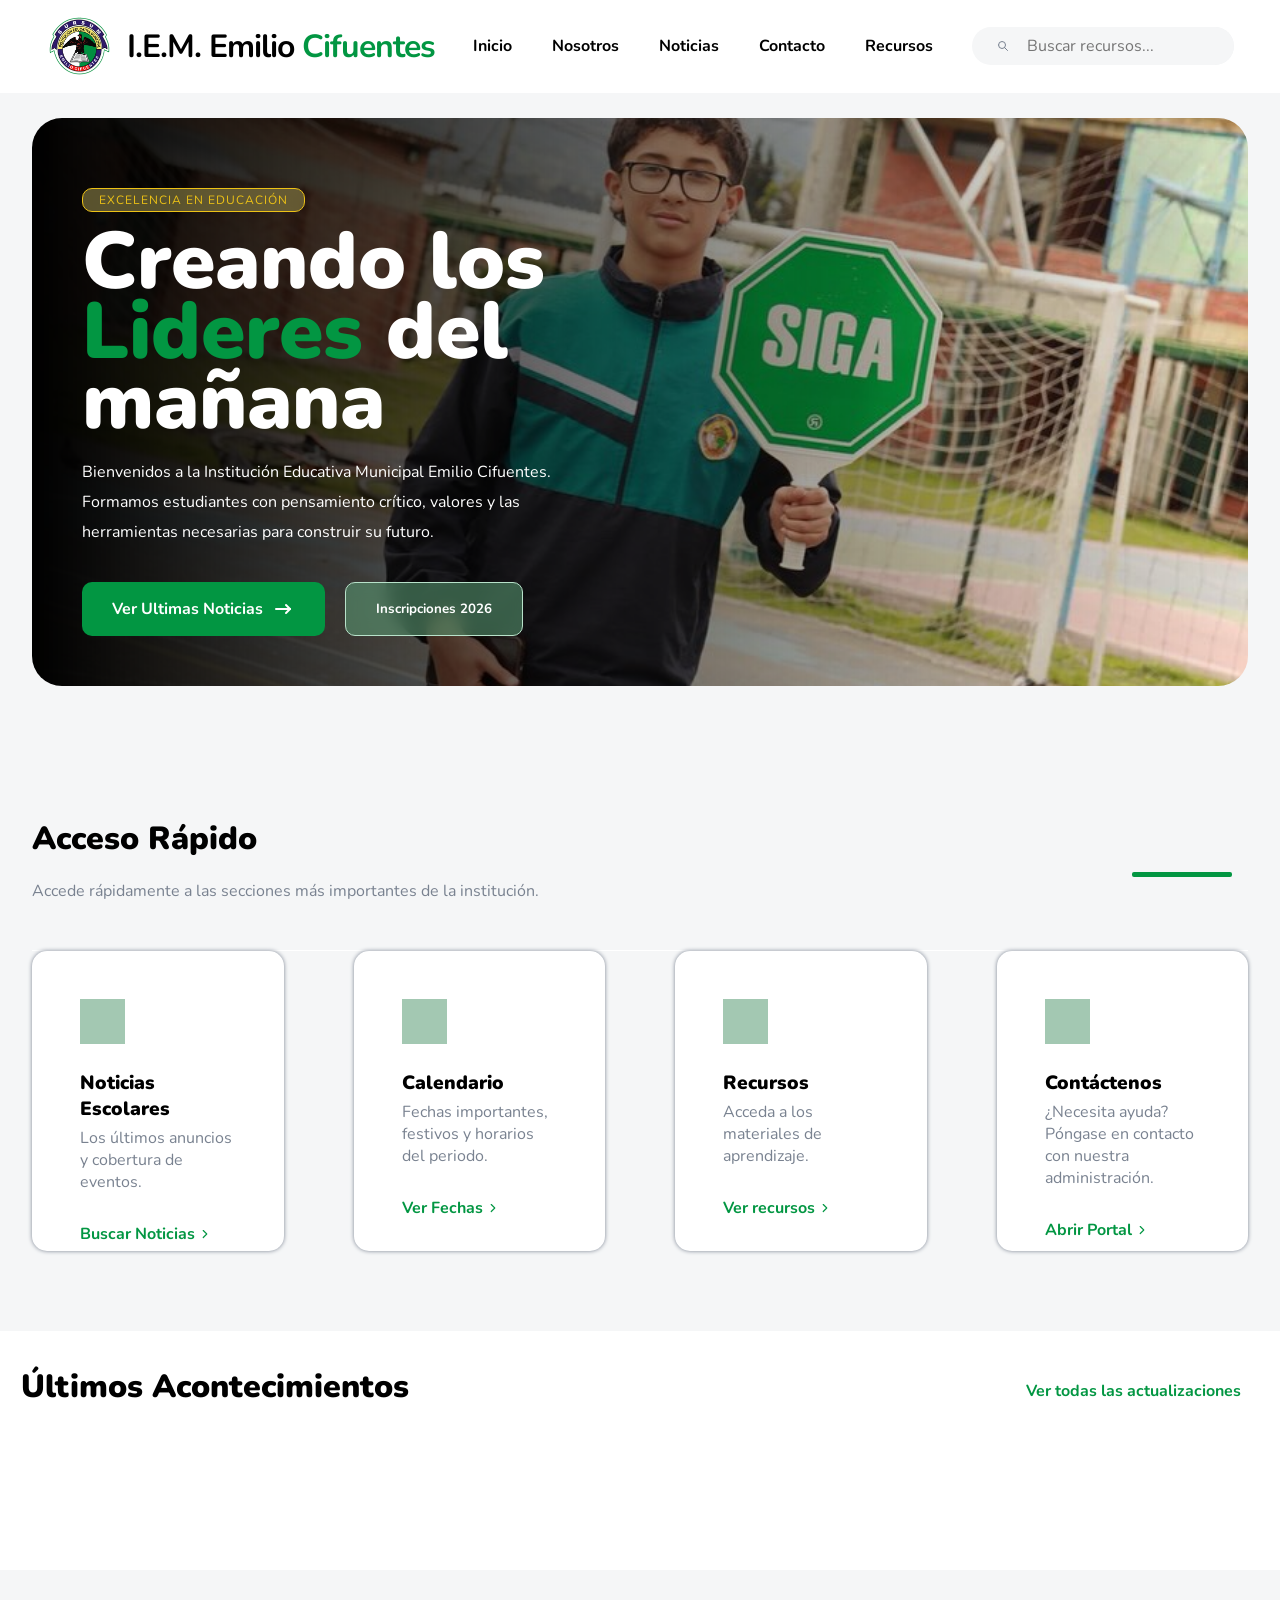
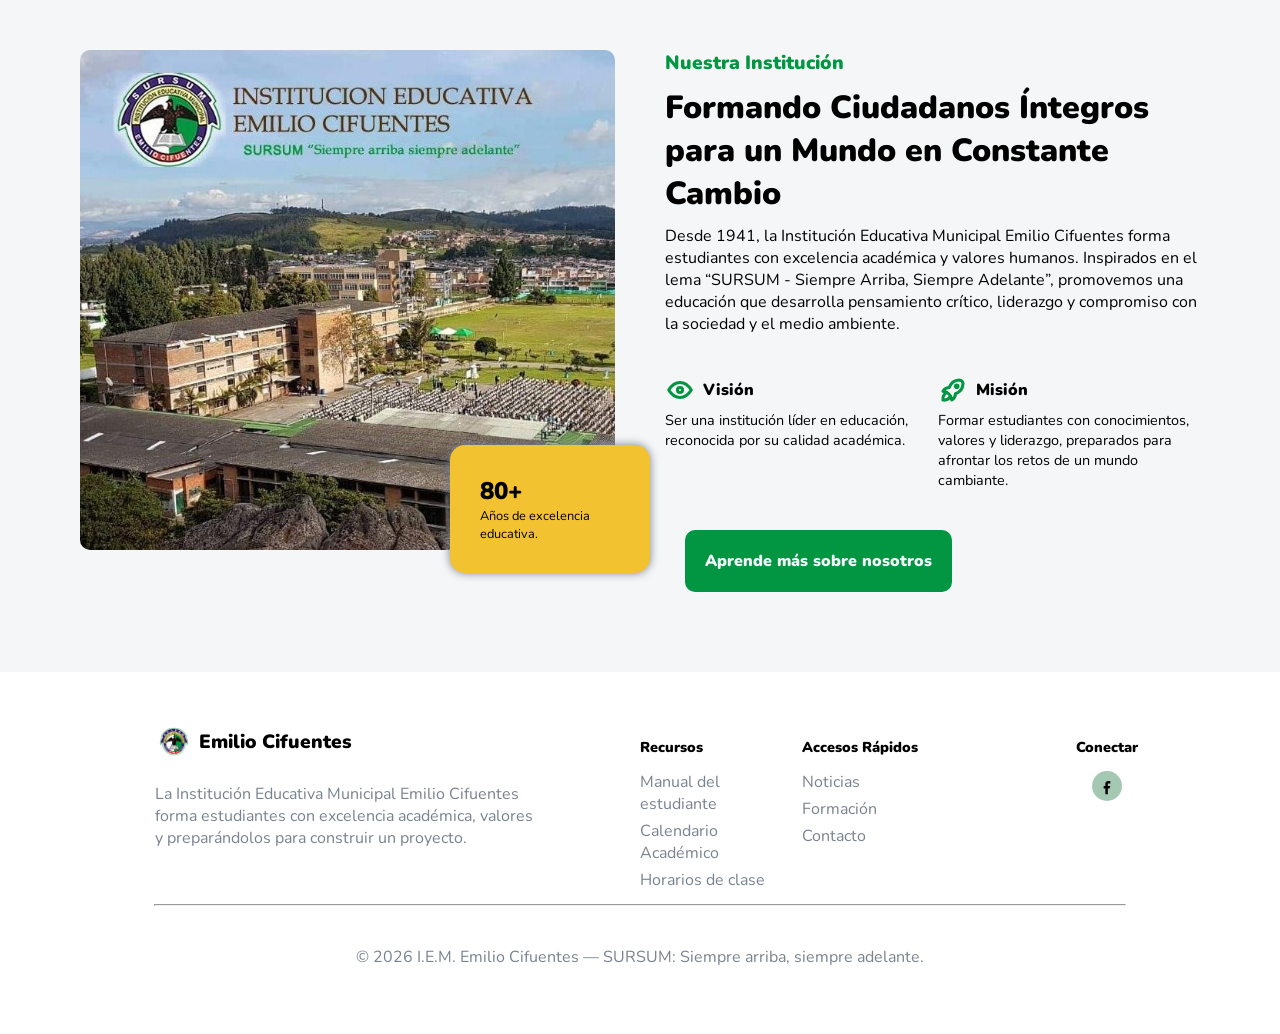
==== commit 993dc4e7: "config(html): neutralizar envió de los formularios sin backend y agregar aviso de contacto" ====
--- a/index.html
+++ b/index.html
@@ -91,7 +91,7 @@
           <li><a href="pages/recursos.html">Recursos</a></li>
         </ul>
       </nav>
-      <form class="busqueda">
+      <form class="busqueda" onsubmit="return false">
         <svg
           xmlns="http://www.w3.org/2000/svg"
           viewBox="0 0 24 24"
@@ -243,7 +243,7 @@
           <a href="pages/recursos.html">Recursos</a>
         </li>
       </ul>
-      <form class="busqueda">
+      <form class="busqueda" onsubmit="return false">
         <svg
           xmlns="http://www.w3.org/2000/svg"
           viewBox="0 0 24 24"
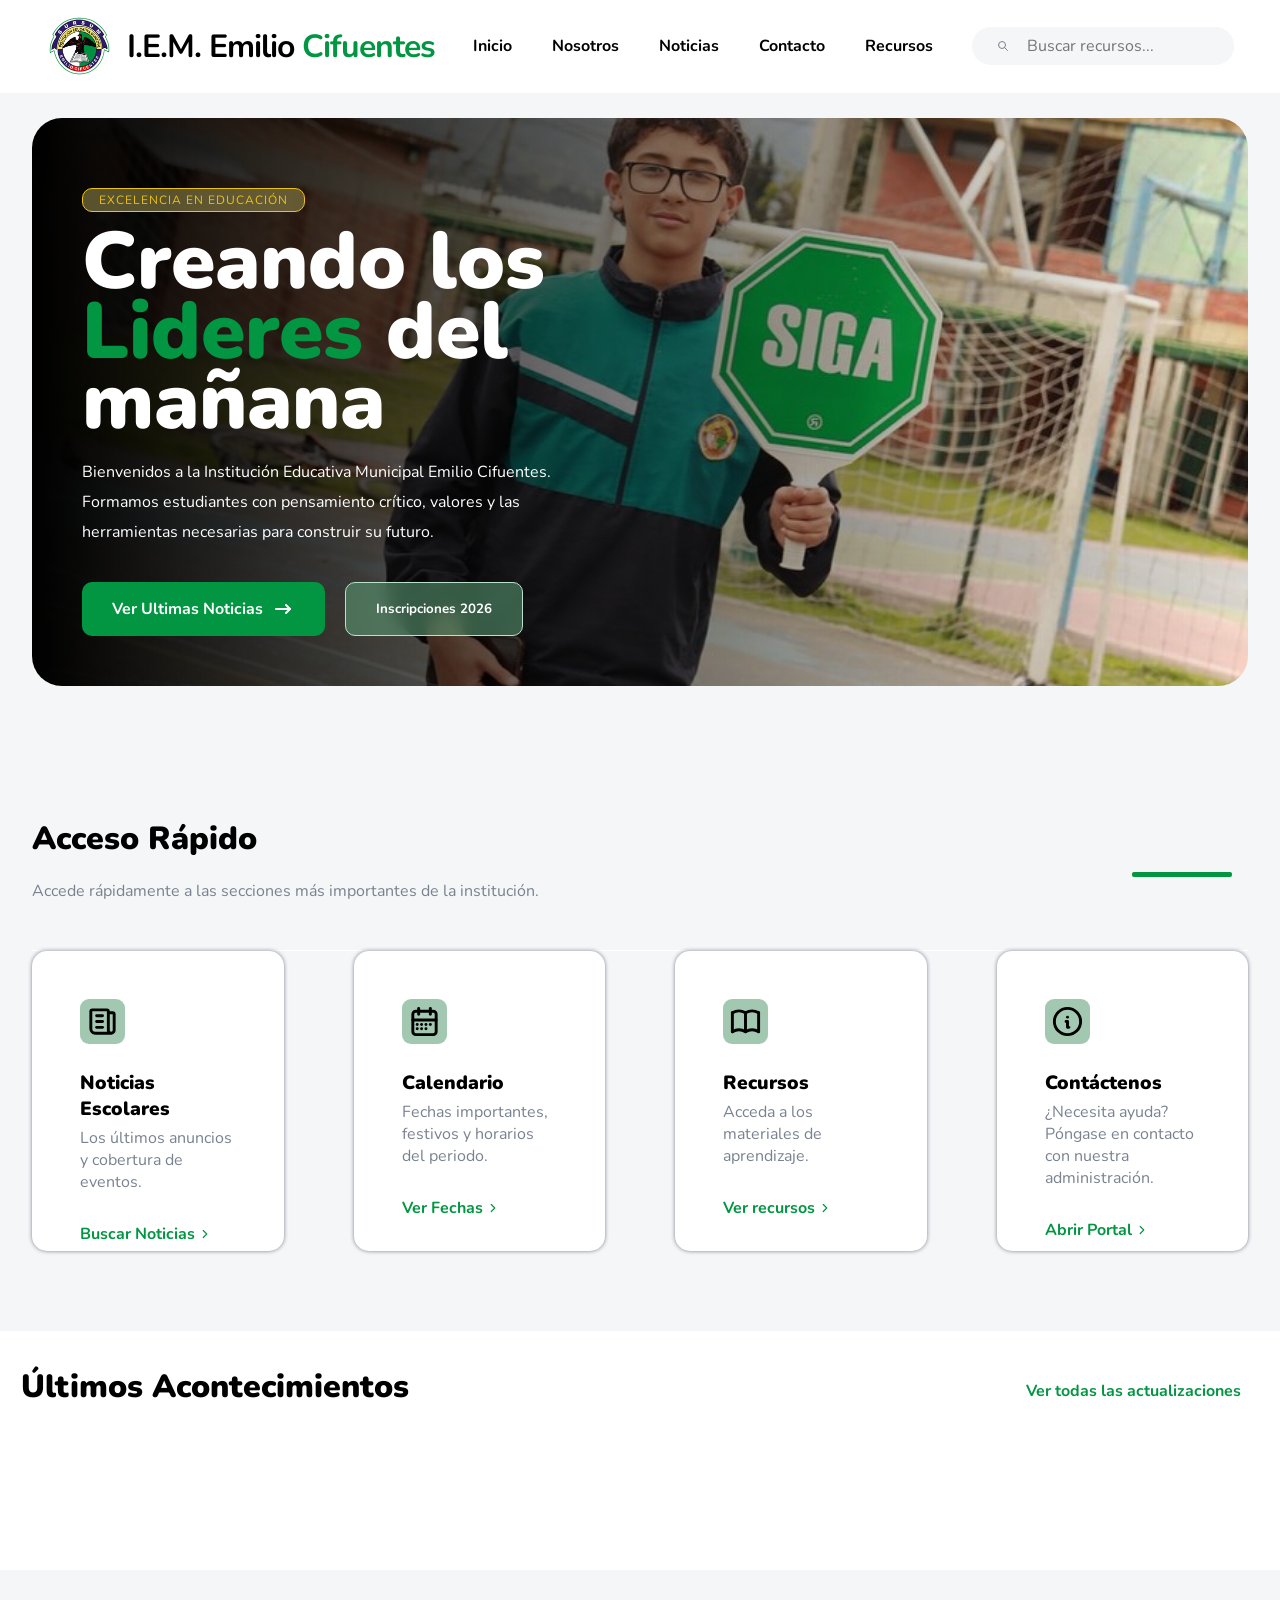
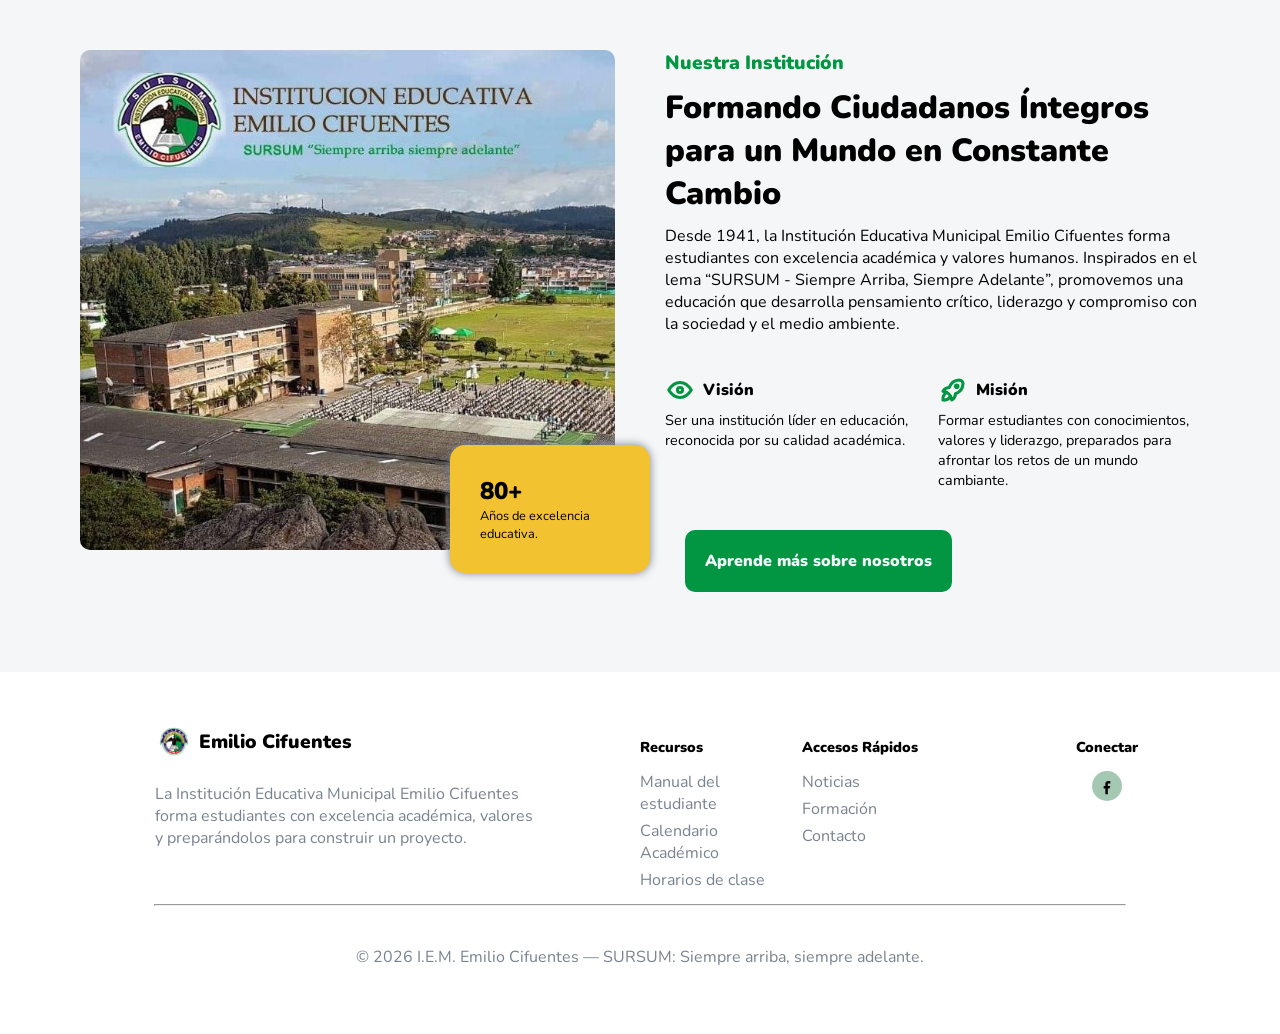
==== commit e35017b3: "config(pages): agregar titles, descriptions y canonical por pagina" ====
--- a/index.html
+++ b/index.html
@@ -64,7 +64,7 @@
       rel="stylesheet"
     />
     <!-- * — Configuración visual base -->
-    <title>Institución Educativa Municipal Emilio Cifuentes</title>
+    <title>Inicio | I.E.M. Emilio Cifuentes</title>
     <link rel="stylesheet" href="css/styles.css" />
     <link
       rel="shortcut icon"
